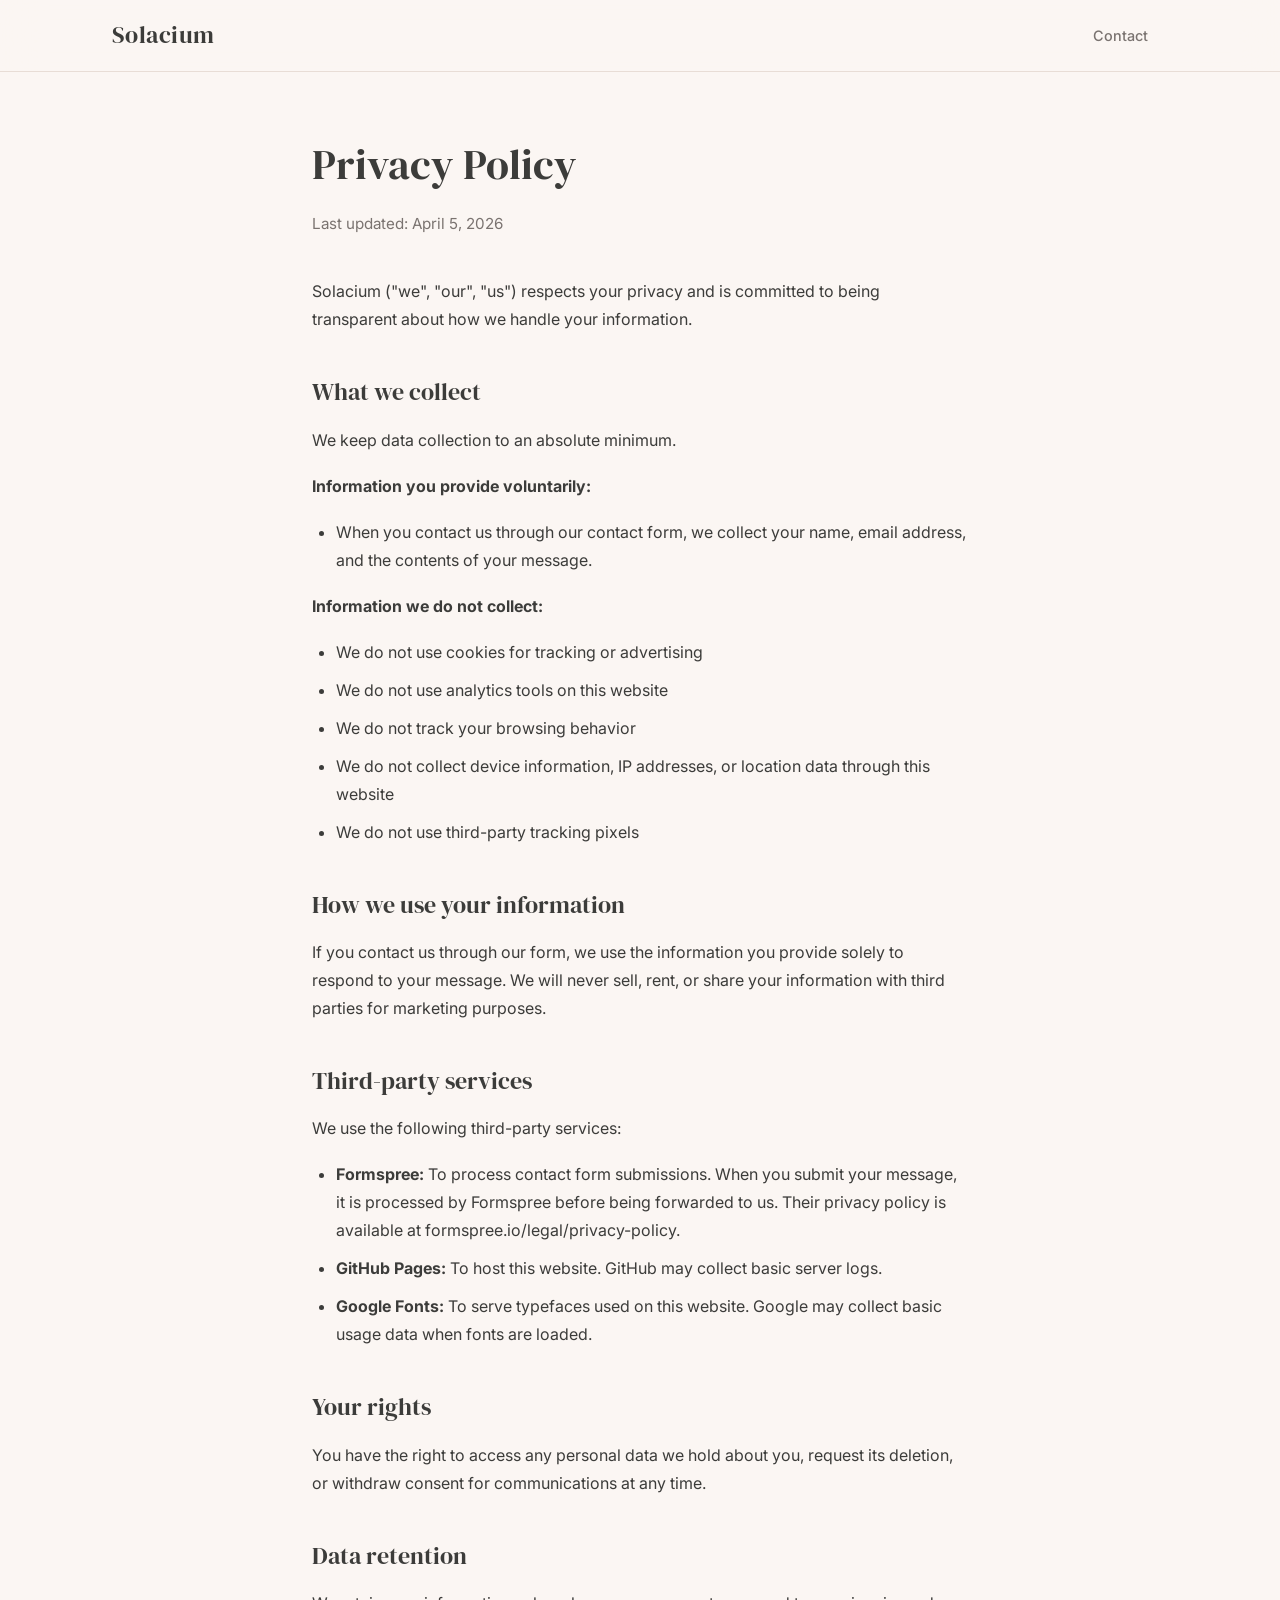
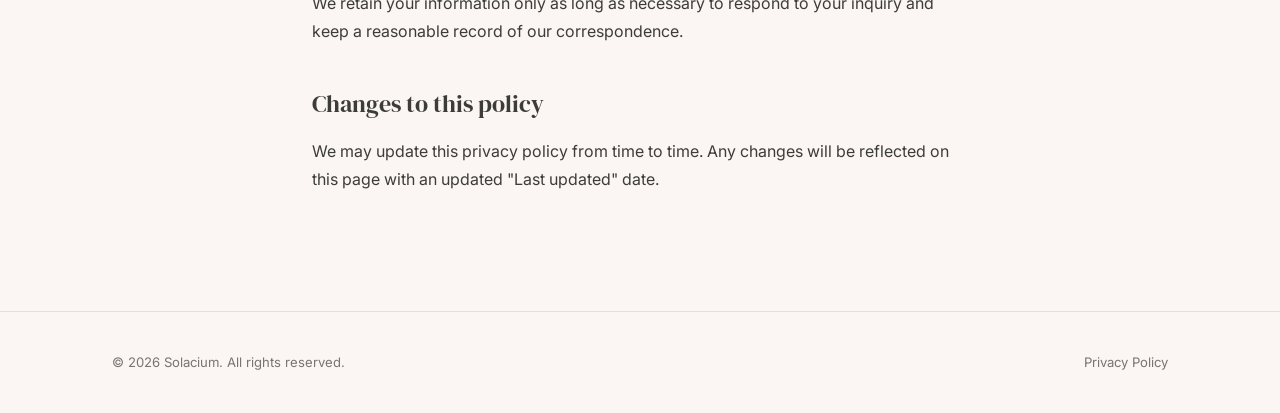
==== privacy.html @ 65225e89 "Initial Solacium website" ====
<!DOCTYPE html>
<html lang="en">
<head>
  <meta charset="UTF-8">
  <meta name="viewport" content="width=device-width, initial-scale=1.0">
  <title>Privacy Policy — Solacium</title>
  <meta name="description" content="Privacy Policy for Solacium">

  <link rel="preconnect" href="https://fonts.googleapis.com">
  <link rel="preconnect" href="https://fonts.gstatic.com" crossorigin>
  <link href="https://fonts.googleapis.com/css2?family=DM+Serif+Display&family=Inter:wght@400;500;600&display=swap" rel="stylesheet">

  <link rel="icon" type="image/png" href="/favicon.png">
  <link rel="apple-touch-icon" href="/favicon.png">
  <link rel="stylesheet" href="css/style.css">
  <style>
    .privacy-wrapper {
      padding-top: calc(var(--header-height) + 60px);
      padding-bottom: 100px;
    }
    .privacy-inner {
      max-width: 720px;
      margin: 0 auto;
      padding: 0 32px;
    }
    .privacy-inner h1 {
      font-family: var(--font-heading);
      font-size: 2.6rem;
      font-weight: 400;
      margin-bottom: 12px;
    }
    .privacy-inner .subtitle {
      font-size: 0.95rem;
      color: var(--color-text-light);
      margin-bottom: 40px;
    }
    .privacy-inner h2 {
      font-family: var(--font-heading);
      font-size: 1.5rem;
      font-weight: 400;
      margin-top: 40px;
      margin-bottom: 14px;
    }
    .privacy-inner p {
      font-size: 1rem;
      line-height: 1.75;
      margin-bottom: 18px;
    }
    .privacy-inner ul {
      padding-left: 24px;
      margin-bottom: 18px;
    }
    .privacy-inner li {
      font-size: 1rem;
      line-height: 1.75;
      margin-bottom: 10px;
    }
  </style>
</head>
<body>

  <header class="header" id="header">
    <div class="header-inner">
      <a href="/" class="logo">Solacium</a>
      <nav class="nav">
        <a href="/#contact" class="nav-link">Contact</a>
      </nav>
    </div>
  </header>

  <div class="privacy-wrapper">
    <div class="privacy-inner">
      <h1>Privacy Policy</h1>
      <p class="subtitle">Last updated: April 5, 2026</p>

      <p>Solacium ("we", "our", "us") respects your privacy and is committed to being transparent about how we handle your information.</p>

      <h2>What we collect</h2>
      <p>We keep data collection to an absolute minimum.</p>

      <p><strong>Information you provide voluntarily:</strong></p>
      <ul>
        <li>When you contact us through our contact form, we collect your name, email address, and the contents of your message.</li>
      </ul>

      <p><strong>Information we do not collect:</strong></p>
      <ul>
        <li>We do not use cookies for tracking or advertising</li>
        <li>We do not use analytics tools on this website</li>
        <li>We do not track your browsing behavior</li>
        <li>We do not collect device information, IP addresses, or location data through this website</li>
        <li>We do not use third-party tracking pixels</li>
      </ul>

      <h2>How we use your information</h2>
      <p>If you contact us through our form, we use the information you provide solely to respond to your message. We will never sell, rent, or share your information with third parties for marketing purposes.</p>

      <h2>Third-party services</h2>
      <p>We use the following third-party services:</p>
      <ul>
        <li><strong>Formspree:</strong> To process contact form submissions. When you submit your message, it is processed by Formspree before being forwarded to us. Their privacy policy is available at formspree.io/legal/privacy-policy.</li>
        <li><strong>GitHub Pages:</strong> To host this website. GitHub may collect basic server logs.</li>
        <li><strong>Google Fonts:</strong> To serve typefaces used on this website. Google may collect basic usage data when fonts are loaded.</li>
      </ul>

      <h2>Your rights</h2>
      <p>You have the right to access any personal data we hold about you, request its deletion, or withdraw consent for communications at any time.</p>

      <h2>Data retention</h2>
      <p>We retain your information only as long as necessary to respond to your inquiry and keep a reasonable record of our correspondence.</p>

      <h2>Changes to this policy</h2>
      <p>We may update this privacy policy from time to time. Any changes will be reflected on this page with an updated "Last updated" date.</p>
    </div>
  </div>

  <footer class="footer">
    <div class="footer-inner">
      <div class="footer-left">&copy; 2026 Solacium. All rights reserved.</div>
      <div class="footer-links">
        <a href="/privacy.html">Privacy Policy</a>
      </div>
    </div>
  </footer>

  <script>
    const header = document.getElementById('header');
    window.addEventListener('scroll', () => {
      header.classList.toggle('scrolled', window.scrollY > 10);
    });
  </script>

</body>
</html>
---- css/style.css ----
/* ─── Reset & Base ─── */
*, *::before, *::after {
  margin: 0;
  padding: 0;
  box-sizing: border-box;
}

:root {
  --color-bg: #FBF6F3;
  --color-bg-warm: #F2E8E2;
  --color-text: #3C3C3A;
  --color-text-light: #7A7370;
  --color-accent: #C4968A;
  --color-accent-soft: #E8CCC4;
  --color-white: #FFFFFF;
  --color-card-bg: #FFFFFF;
  --color-border: #E8DDD6;
  --font-heading: 'DM Serif Display', Georgia, serif;
  --font-body: 'Inter', -apple-system, BlinkMacSystemFont, sans-serif;
  --max-width: 1120px;
  --header-height: 72px;
}

html {
  scroll-behavior: smooth;
  font-size: 16px;
}

body {
  font-family: var(--font-body);
  color: var(--color-text);
  background-color: var(--color-bg);
  line-height: 1.6;
  -webkit-font-smoothing: antialiased;
}

a {
  text-decoration: none;
  color: inherit;
}

/* ─── Header ─── */
.header {
  position: fixed;
  top: 0;
  left: 0;
  right: 0;
  height: var(--header-height);
  background: rgba(251, 246, 243, 0.85);
  backdrop-filter: blur(20px);
  -webkit-backdrop-filter: blur(20px);
  z-index: 100;
  border-bottom: 1px solid var(--color-border);
  transition: box-shadow 0.3s ease;
}

.header.scrolled {
  box-shadow: 0 2px 20px rgba(0, 0, 0, 0.06);
}

.header-inner {
  max-width: var(--max-width);
  margin: 0 auto;
  padding: 0 32px;
  height: 100%;
  display: flex;
  align-items: center;
  justify-content: space-between;
}

.logo {
  font-family: var(--font-heading);
  font-size: 1.5rem;
  color: var(--color-text);
  letter-spacing: 0.02em;
}

.nav {
  display: flex;
  gap: 8px;
}

.nav-link {
  font-size: 0.9rem;
  font-weight: 500;
  color: var(--color-text-light);
  padding: 8px 20px;
  border-radius: 100px;
  transition: all 0.2s ease;
}

.nav-link:hover {
  color: var(--color-text);
  background: var(--color-bg-warm);
}

/* ─── Hero ─── */
.hero {
  padding-top: calc(var(--header-height) + 120px);
  padding-bottom: 100px;
  text-align: center;
}

.hero-inner {
  max-width: 800px;
  margin: 0 auto;
  padding: 0 32px;
}

.hero-badge {
  display: inline-block;
  font-size: 0.8rem;
  font-weight: 500;
  color: var(--color-accent);
  background: var(--color-accent-soft);
  padding: 6px 16px;
  border-radius: 100px;
  margin-bottom: 28px;
  letter-spacing: 0.04em;
  text-transform: uppercase;
}

.hero h1 {
  font-family: var(--font-heading);
  font-size: 3.6rem;
  font-weight: 400;
  line-height: 1.15;
  color: var(--color-text);
  margin-bottom: 28px;
  letter-spacing: -0.01em;
}

.hero p {
  font-size: 1.2rem;
  color: var(--color-text-light);
  max-width: 620px;
  margin: 0 auto;
  line-height: 1.7;
}

/* ─── Section ─── */
.section {
  padding: 80px 0;
}

.section-inner {
  max-width: 720px;
  margin: 0 auto;
  padding: 0 32px;
}

.section-label {
  font-size: 0.8rem;
  font-weight: 600;
  color: var(--color-accent);
  text-transform: uppercase;
  letter-spacing: 0.1em;
  text-align: center;
  margin-bottom: 12px;
}

.section-title {
  font-family: var(--font-heading);
  font-size: 2.4rem;
  font-weight: 400;
  text-align: center;
  margin-bottom: 40px;
  color: var(--color-text);
}

.section p {
  font-size: 1.05rem;
  color: var(--color-text);
  line-height: 1.8;
  text-align: center;
  margin-bottom: 20px;
}

/* ─── Contact ─── */
.contact {
  padding: 80px 0 120px;
  background: var(--color-bg-warm);
  text-align: center;
}

.contact-inner {
  max-width: 560px;
  margin: 0 auto;
  padding: 0 32px;
}

.contact h2 {
  font-family: var(--font-heading);
  font-size: 2.4rem;
  font-weight: 400;
  margin-bottom: 16px;
  color: var(--color-text);
}

.contact p {
  font-size: 1.05rem;
  color: var(--color-text-light);
  margin-bottom: 36px;
  line-height: 1.7;
}

.contact-form {
  display: flex;
  flex-direction: column;
  gap: 14px;
}

.contact-form input,
.contact-form textarea {
  padding: 14px 20px;
  border-radius: 12px;
  border: 1px solid var(--color-border);
  background: var(--color-white);
  font-family: var(--font-body);
  font-size: 0.95rem;
  color: var(--color-text);
  outline: none;
  transition: border-color 0.2s;
  width: 100%;
}

.contact-form input:focus,
.contact-form textarea:focus {
  border-color: var(--color-accent);
}

.contact-form textarea {
  min-height: 140px;
  resize: vertical;
  font-family: var(--font-body);
}

.contact-form input::placeholder,
.contact-form textarea::placeholder {
  color: var(--color-text-light);
}

.contact-form button {
  padding: 16px 32px;
  border-radius: 12px;
  border: none;
  background: var(--color-text);
  color: var(--color-white);
  font-family: var(--font-body);
  font-size: 0.95rem;
  font-weight: 500;
  cursor: pointer;
  transition: all 0.25s ease;
  margin-top: 8px;
}

.contact-form button:hover:not(:disabled) {
  background: #2a2a28;
  transform: translateY(-1px);
}

.contact-form button:disabled {
  cursor: default;
  background: var(--color-accent);
}

/* ─── Footer ─── */
.footer {
  padding: 40px 0;
  border-top: 1px solid var(--color-border);
  background: var(--color-bg);
}

.footer-inner {
  max-width: var(--max-width);
  margin: 0 auto;
  padding: 0 32px;
  display: flex;
  justify-content: space-between;
  align-items: center;
}

.footer-left {
  font-size: 0.82rem;
  color: var(--color-text-light);
}

.footer-links {
  display: flex;
  gap: 24px;
}

.footer-links a {
  font-size: 0.82rem;
  color: var(--color-text-light);
  transition: color 0.2s;
}

.footer-links a:hover {
  color: var(--color-text);
}

/* ─── Scroll Fade-in ─── */
.fade-in {
  opacity: 0;
  transform: translateY(24px);
  transition: opacity 0.7s ease, transform 0.7s ease;
}

.fade-in.visible {
  opacity: 1;
  transform: translateY(0);
}

.fade-in-load {
  opacity: 0;
  transform: translateY(24px);
  animation: fadeInUp 0.7s ease forwards;
}

@keyframes fadeInUp {
  to {
    opacity: 1;
    transform: translateY(0);
  }
}

.fade-in-load.delay-1 { animation-delay: 0.1s; }
.fade-in-load.delay-2 { animation-delay: 0.2s; }
.fade-in-load.delay-3 { animation-delay: 0.3s; }

/* ─── Responsive ─── */
@media (max-width: 768px) {
  .hero {
    padding-top: calc(var(--header-height) + 60px);
    padding-bottom: 60px;
  }

  .hero h1 {
    font-size: 2.4rem;
  }

  .hero p {
    font-size: 1rem;
  }

  .section-title,
  .contact h2 {
    font-size: 1.9rem;
  }

  .footer-inner {
    flex-direction: column;
    gap: 16px;
    text-align: center;
  }

  .section-inner,
  .contact-inner,
  .hero-inner,
  .header-inner {
    padding: 0 20px;
  }
}
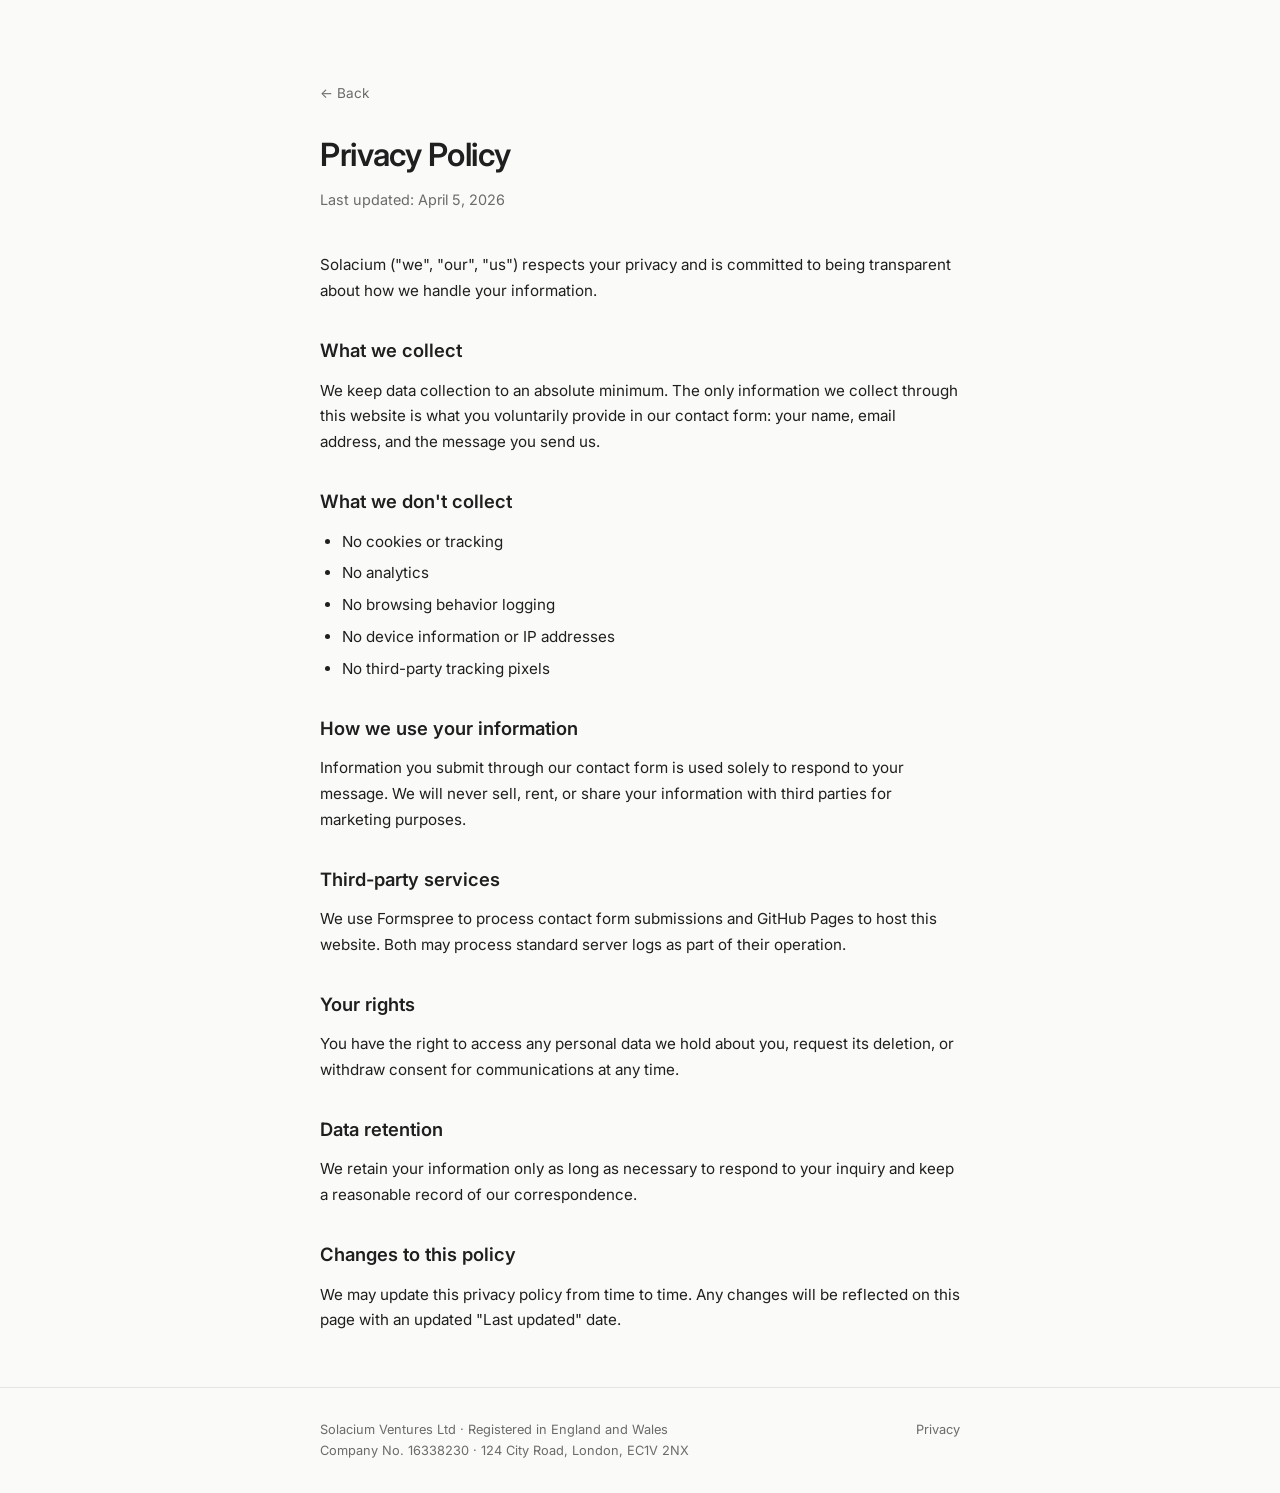
==== commit 401de421: "Minimal neutral redesign" ====
--- a/privacy.html
+++ b/privacy.html
@@ -3,105 +3,46 @@
 <head>
   <meta charset="UTF-8">
   <meta name="viewport" content="width=device-width, initial-scale=1.0">
-  <title>Privacy Policy — Solacium</title>
-  <meta name="description" content="Privacy Policy for Solacium">
+  <title>Privacy — Solacium</title>
+  <meta name="description" content="Privacy policy for Solacium.">
+  <meta name="robots" content="noindex, nofollow, noarchive, nosnippet, noimageindex">
+  <meta name="googlebot" content="noindex, nofollow">
 
   <link rel="preconnect" href="https://fonts.googleapis.com">
   <link rel="preconnect" href="https://fonts.gstatic.com" crossorigin>
-  <link href="https://fonts.googleapis.com/css2?family=DM+Serif+Display&family=Inter:wght@400;500;600&display=swap" rel="stylesheet">
+  <link href="https://fonts.googleapis.com/css2?family=Inter:wght@400;500;600&display=swap" rel="stylesheet">
 
   <link rel="icon" type="image/png" href="/favicon.png">
   <link rel="apple-touch-icon" href="/favicon.png">
   <link rel="stylesheet" href="css/style.css">
-  <style>
-    .privacy-wrapper {
-      padding-top: calc(var(--header-height) + 60px);
-      padding-bottom: 100px;
-    }
-    .privacy-inner {
-      max-width: 720px;
-      margin: 0 auto;
-      padding: 0 32px;
-    }
-    .privacy-inner h1 {
-      font-family: var(--font-heading);
-      font-size: 2.6rem;
-      font-weight: 400;
-      margin-bottom: 12px;
-    }
-    .privacy-inner .subtitle {
-      font-size: 0.95rem;
-      color: var(--color-text-light);
-      margin-bottom: 40px;
-    }
-    .privacy-inner h2 {
-      font-family: var(--font-heading);
-      font-size: 1.5rem;
-      font-weight: 400;
-      margin-top: 40px;
-      margin-bottom: 14px;
-    }
-    .privacy-inner p {
-      font-size: 1rem;
-      line-height: 1.75;
-      margin-bottom: 18px;
-    }
-    .privacy-inner ul {
-      padding-left: 24px;
-      margin-bottom: 18px;
-    }
-    .privacy-inner li {
-      font-size: 1rem;
-      line-height: 1.75;
-      margin-bottom: 10px;
-    }
-  </style>
 </head>
-<body>
+<body class="privacy">
 
-  <header class="header" id="header">
-    <div class="header-inner">
-      <a href="/" class="logo">Solacium</a>
-      <nav class="nav">
-        <a href="/#contact" class="nav-link">Contact</a>
-      </nav>
-    </div>
-  </header>
-
-  <div class="privacy-wrapper">
-    <div class="privacy-inner">
+  <main>
+    <div class="container">
+      <a href="/" class="back-link">&larr; Back</a>
       <h1>Privacy Policy</h1>
       <p class="subtitle">Last updated: April 5, 2026</p>
 
       <p>Solacium ("we", "our", "us") respects your privacy and is committed to being transparent about how we handle your information.</p>
 
       <h2>What we collect</h2>
-      <p>We keep data collection to an absolute minimum.</p>
+      <p>We keep data collection to an absolute minimum. The only information we collect through this website is what you voluntarily provide in our contact form: your name, email address, and the message you send us.</p>
 
-      <p><strong>Information you provide voluntarily:</strong></p>
+      <h2>What we don't collect</h2>
       <ul>
-        <li>When you contact us through our contact form, we collect your name, email address, and the contents of your message.</li>
-      </ul>
-
-      <p><strong>Information we do not collect:</strong></p>
-      <ul>
-        <li>We do not use cookies for tracking or advertising</li>
-        <li>We do not use analytics tools on this website</li>
-        <li>We do not track your browsing behavior</li>
-        <li>We do not collect device information, IP addresses, or location data through this website</li>
-        <li>We do not use third-party tracking pixels</li>
+        <li>No cookies or tracking</li>
+        <li>No analytics</li>
+        <li>No browsing behavior logging</li>
+        <li>No device information or IP addresses</li>
+        <li>No third-party tracking pixels</li>
       </ul>
 
       <h2>How we use your information</h2>
-      <p>If you contact us through our form, we use the information you provide solely to respond to your message. We will never sell, rent, or share your information with third parties for marketing purposes.</p>
+      <p>Information you submit through our contact form is used solely to respond to your message. We will never sell, rent, or share your information with third parties for marketing purposes.</p>
 
       <h2>Third-party services</h2>
-      <p>We use the following third-party services:</p>
-      <ul>
-        <li><strong>Formspree:</strong> To process contact form submissions. When you submit your message, it is processed by Formspree before being forwarded to us. Their privacy policy is available at formspree.io/legal/privacy-policy.</li>
-        <li><strong>GitHub Pages:</strong> To host this website. GitHub may collect basic server logs.</li>
-        <li><strong>Google Fonts:</strong> To serve typefaces used on this website. Google may collect basic usage data when fonts are loaded.</li>
-      </ul>
+      <p>We use Formspree to process contact form submissions and GitHub Pages to host this website. Both may process standard server logs as part of their operation.</p>
 
       <h2>Your rights</h2>
       <p>You have the right to access any personal data we hold about you, request its deletion, or withdraw consent for communications at any time.</p>
@@ -112,23 +53,19 @@
       <h2>Changes to this policy</h2>
       <p>We may update this privacy policy from time to time. Any changes will be reflected on this page with an updated "Last updated" date.</p>
     </div>
-  </div>
+  </main>
 
   <footer class="footer">
     <div class="footer-inner">
-      <div class="footer-left">&copy; 2026 Solacium. All rights reserved.</div>
+      <div class="footer-info">
+        Solacium Ventures Ltd &middot; Registered in England and Wales<br>
+        Company No. 16338230 &middot; 124 City Road, London, EC1V 2NX
+      </div>
       <div class="footer-links">
-        <a href="/privacy.html">Privacy Policy</a>
+        <a href="/privacy.html">Privacy</a>
       </div>
     </div>
   </footer>
 
-  <script>
-    const header = document.getElementById('header');
-    window.addEventListener('scroll', () => {
-      header.classList.toggle('scrolled', window.scrollY > 10);
-    });
-  </script>
-
 </body>
 </html>
--- a/css/style.css
+++ b/css/style.css
@@ -6,23 +6,17 @@
 }
 
 :root {
-  --color-bg: #FBF6F3;
-  --color-bg-warm: #F2E8E2;
-  --color-text: #3C3C3A;
-  --color-text-light: #7A7370;
-  --color-accent: #C4968A;
-  --color-accent-soft: #E8CCC4;
-  --color-white: #FFFFFF;
-  --color-card-bg: #FFFFFF;
-  --color-border: #E8DDD6;
-  --font-heading: 'DM Serif Display', Georgia, serif;
+  --color-bg: #FAFAF9;
+  --color-surface: #FFFFFF;
+  --color-text: #1F1F1F;
+  --color-text-light: #6B6B6B;
+  --color-border: #E5E5E4;
+  --color-accent: #1F1F1F;
   --font-body: 'Inter', -apple-system, BlinkMacSystemFont, sans-serif;
-  --max-width: 1120px;
-  --header-height: 72px;
+  --max-width: 640px;
 }
 
 html {
-  scroll-behavior: smooth;
   font-size: 16px;
 }
 
@@ -32,333 +26,229 @@
   background-color: var(--color-bg);
   line-height: 1.6;
   -webkit-font-smoothing: antialiased;
+  min-height: 100vh;
+  display: flex;
+  flex-direction: column;
 }
 
 a {
+  color: var(--color-text);
   text-decoration: none;
-  color: inherit;
-}
-
-/* ─── Header ─── */
-.header {
-  position: fixed;
-  top: 0;
-  left: 0;
-  right: 0;
-  height: var(--header-height);
-  background: rgba(251, 246, 243, 0.85);
-  backdrop-filter: blur(20px);
-  -webkit-backdrop-filter: blur(20px);
-  z-index: 100;
-  border-bottom: 1px solid var(--color-border);
-  transition: box-shadow 0.3s ease;
-}
-
-.header.scrolled {
-  box-shadow: 0 2px 20px rgba(0, 0, 0, 0.06);
-}
-
-.header-inner {
+}
+
+a:hover {
+  text-decoration: underline;
+}
+
+/* ─── Main ─── */
+main {
+  flex: 1;
+  display: flex;
+  align-items: center;
+  justify-content: center;
+  padding: 80px 24px 40px;
+}
+
+.container {
   max-width: var(--max-width);
-  margin: 0 auto;
-  padding: 0 32px;
-  height: 100%;
-  display: flex;
-  align-items: center;
-  justify-content: space-between;
+  width: 100%;
+}
+
+/* ─── Hero ─── */
+.hero {
+  margin-bottom: 64px;
 }
 
 .logo {
-  font-family: var(--font-heading);
-  font-size: 1.5rem;
-  color: var(--color-text);
-  letter-spacing: 0.02em;
-}
-
-.nav {
-  display: flex;
-  gap: 8px;
-}
-
-.nav-link {
+  font-size: 1.4rem;
+  font-weight: 600;
+  letter-spacing: -0.01em;
+  margin-bottom: 40px;
+  color: var(--color-text);
+}
+
+.tagline {
+  font-size: 1.15rem;
+  line-height: 1.65;
+  color: var(--color-text);
+  max-width: 560px;
+}
+
+/* ─── Contact ─── */
+.contact-section {
+  margin-top: 48px;
+}
+
+.contact-label {
+  font-size: 0.78rem;
+  font-weight: 600;
+  color: var(--color-text-light);
+  text-transform: uppercase;
+  letter-spacing: 0.1em;
+  margin-bottom: 16px;
+}
+
+.contact-form {
+  display: flex;
+  flex-direction: column;
+  gap: 12px;
+  max-width: 520px;
+}
+
+.contact-form input,
+.contact-form textarea {
+  padding: 12px 16px;
+  border-radius: 6px;
+  border: 1px solid var(--color-border);
+  background: var(--color-surface);
+  font-family: var(--font-body);
+  font-size: 0.95rem;
+  color: var(--color-text);
+  outline: none;
+  transition: border-color 0.15s;
+  width: 100%;
+}
+
+.contact-form input:focus,
+.contact-form textarea:focus {
+  border-color: var(--color-text);
+}
+
+.contact-form textarea {
+  min-height: 120px;
+  resize: vertical;
+  font-family: var(--font-body);
+}
+
+.contact-form input::placeholder,
+.contact-form textarea::placeholder {
+  color: var(--color-text-light);
+}
+
+.contact-form button {
+  padding: 12px 24px;
+  border-radius: 6px;
+  border: none;
+  background: var(--color-text);
+  color: var(--color-surface);
+  font-family: var(--font-body);
   font-size: 0.9rem;
   font-weight: 500;
-  color: var(--color-text-light);
-  padding: 8px 20px;
-  border-radius: 100px;
-  transition: all 0.2s ease;
-}
-
-.nav-link:hover {
-  color: var(--color-text);
-  background: var(--color-bg-warm);
-}
-
-/* ─── Hero ─── */
-.hero {
-  padding-top: calc(var(--header-height) + 120px);
-  padding-bottom: 100px;
-  text-align: center;
-}
-
-.hero-inner {
-  max-width: 800px;
-  margin: 0 auto;
-  padding: 0 32px;
-}
-
-.hero-badge {
-  display: inline-block;
-  font-size: 0.8rem;
-  font-weight: 500;
-  color: var(--color-accent);
-  background: var(--color-accent-soft);
-  padding: 6px 16px;
-  border-radius: 100px;
-  margin-bottom: 28px;
-  letter-spacing: 0.04em;
-  text-transform: uppercase;
-}
-
-.hero h1 {
-  font-family: var(--font-heading);
-  font-size: 3.6rem;
-  font-weight: 400;
-  line-height: 1.15;
-  color: var(--color-text);
-  margin-bottom: 28px;
-  letter-spacing: -0.01em;
-}
-
-.hero p {
-  font-size: 1.2rem;
-  color: var(--color-text-light);
-  max-width: 620px;
-  margin: 0 auto;
-  line-height: 1.7;
-}
-
-/* ─── Section ─── */
-.section {
-  padding: 80px 0;
-}
-
-.section-inner {
-  max-width: 720px;
-  margin: 0 auto;
-  padding: 0 32px;
-}
-
-.section-label {
-  font-size: 0.8rem;
-  font-weight: 600;
-  color: var(--color-accent);
-  text-transform: uppercase;
-  letter-spacing: 0.1em;
-  text-align: center;
-  margin-bottom: 12px;
-}
-
-.section-title {
-  font-family: var(--font-heading);
-  font-size: 2.4rem;
-  font-weight: 400;
-  text-align: center;
-  margin-bottom: 40px;
-  color: var(--color-text);
-}
-
-.section p {
-  font-size: 1.05rem;
-  color: var(--color-text);
-  line-height: 1.8;
-  text-align: center;
-  margin-bottom: 20px;
-}
-
-/* ─── Contact ─── */
-.contact {
-  padding: 80px 0 120px;
-  background: var(--color-bg-warm);
-  text-align: center;
-}
-
-.contact-inner {
-  max-width: 560px;
-  margin: 0 auto;
-  padding: 0 32px;
-}
-
-.contact h2 {
-  font-family: var(--font-heading);
-  font-size: 2.4rem;
-  font-weight: 400;
-  margin-bottom: 16px;
-  color: var(--color-text);
-}
-
-.contact p {
-  font-size: 1.05rem;
-  color: var(--color-text-light);
-  margin-bottom: 36px;
-  line-height: 1.7;
-}
-
-.contact-form {
-  display: flex;
-  flex-direction: column;
-  gap: 14px;
-}
-
-.contact-form input,
-.contact-form textarea {
-  padding: 14px 20px;
-  border-radius: 12px;
-  border: 1px solid var(--color-border);
-  background: var(--color-white);
-  font-family: var(--font-body);
-  font-size: 0.95rem;
-  color: var(--color-text);
-  outline: none;
-  transition: border-color 0.2s;
-  width: 100%;
-}
-
-.contact-form input:focus,
-.contact-form textarea:focus {
-  border-color: var(--color-accent);
-}
-
-.contact-form textarea {
-  min-height: 140px;
-  resize: vertical;
-  font-family: var(--font-body);
-}
-
-.contact-form input::placeholder,
-.contact-form textarea::placeholder {
-  color: var(--color-text-light);
-}
-
-.contact-form button {
-  padding: 16px 32px;
-  border-radius: 12px;
-  border: none;
-  background: var(--color-text);
-  color: var(--color-white);
-  font-family: var(--font-body);
-  font-size: 0.95rem;
-  font-weight: 500;
   cursor: pointer;
-  transition: all 0.25s ease;
-  margin-top: 8px;
+  transition: background 0.15s;
+  align-self: flex-start;
+  margin-top: 4px;
 }
 
 .contact-form button:hover:not(:disabled) {
-  background: #2a2a28;
-  transform: translateY(-1px);
+  background: #000;
 }
 
 .contact-form button:disabled {
+  background: var(--color-text-light);
   cursor: default;
-  background: var(--color-accent);
 }
 
 /* ─── Footer ─── */
 .footer {
-  padding: 40px 0;
+  padding: 32px 24px;
   border-top: 1px solid var(--color-border);
-  background: var(--color-bg);
+  font-size: 0.8rem;
+  color: var(--color-text-light);
 }
 
 .footer-inner {
   max-width: var(--max-width);
   margin: 0 auto;
-  padding: 0 32px;
-  display: flex;
+  display: flex;
+  flex-wrap: wrap;
   justify-content: space-between;
-  align-items: center;
-}
-
-.footer-left {
-  font-size: 0.82rem;
-  color: var(--color-text-light);
-}
-
-.footer-links {
-  display: flex;
-  gap: 24px;
+  gap: 12px;
+}
+
+.footer-info {
+  line-height: 1.6;
 }
 
 .footer-links a {
-  font-size: 0.82rem;
-  color: var(--color-text-light);
-  transition: color 0.2s;
+  color: var(--color-text-light);
+  margin-left: 16px;
 }
 
 .footer-links a:hover {
   color: var(--color-text);
-}
-
-/* ─── Scroll Fade-in ─── */
-.fade-in {
-  opacity: 0;
-  transform: translateY(24px);
-  transition: opacity 0.7s ease, transform 0.7s ease;
-}
-
-.fade-in.visible {
-  opacity: 1;
-  transform: translateY(0);
-}
-
-.fade-in-load {
-  opacity: 0;
-  transform: translateY(24px);
-  animation: fadeInUp 0.7s ease forwards;
-}
-
-@keyframes fadeInUp {
-  to {
-    opacity: 1;
-    transform: translateY(0);
-  }
-}
-
-.fade-in-load.delay-1 { animation-delay: 0.1s; }
-.fade-in-load.delay-2 { animation-delay: 0.2s; }
-.fade-in-load.delay-3 { animation-delay: 0.3s; }
+  text-decoration: none;
+}
+
+/* ─── Privacy page ─── */
+.privacy main {
+  align-items: flex-start;
+}
+
+.privacy h1 {
+  font-size: 2rem;
+  font-weight: 600;
+  margin-bottom: 8px;
+  letter-spacing: -0.01em;
+}
+
+.privacy .subtitle {
+  font-size: 0.9rem;
+  color: var(--color-text-light);
+  margin-bottom: 40px;
+}
+
+.privacy h2 {
+  font-size: 1.15rem;
+  font-weight: 600;
+  margin-top: 32px;
+  margin-bottom: 12px;
+}
+
+.privacy p {
+  font-size: 0.95rem;
+  line-height: 1.7;
+  margin-bottom: 14px;
+}
+
+.privacy ul {
+  padding-left: 22px;
+  margin-bottom: 14px;
+}
+
+.privacy li {
+  font-size: 0.95rem;
+  line-height: 1.7;
+  margin-bottom: 6px;
+}
+
+.back-link {
+  display: inline-block;
+  font-size: 0.85rem;
+  color: var(--color-text-light);
+  margin-bottom: 24px;
+}
+
+.back-link:hover {
+  color: var(--color-text);
+  text-decoration: none;
+}
 
 /* ─── Responsive ─── */
-@media (max-width: 768px) {
-  .hero {
-    padding-top: calc(var(--header-height) + 60px);
-    padding-bottom: 60px;
-  }
-
-  .hero h1 {
-    font-size: 2.4rem;
-  }
-
-  .hero p {
-    font-size: 1rem;
-  }
-
-  .section-title,
-  .contact h2 {
-    font-size: 1.9rem;
+@media (max-width: 640px) {
+  main {
+    padding: 60px 20px 30px;
+  }
+
+  .tagline {
+    font-size: 1.05rem;
   }
 
   .footer-inner {
     flex-direction: column;
-    gap: 16px;
-    text-align: center;
-  }
-
-  .section-inner,
-  .contact-inner,
-  .hero-inner,
-  .header-inner {
-    padding: 0 20px;
-  }
-}
+  }
+
+  .footer-links a:first-child {
+    margin-left: 0;
+  }
+}
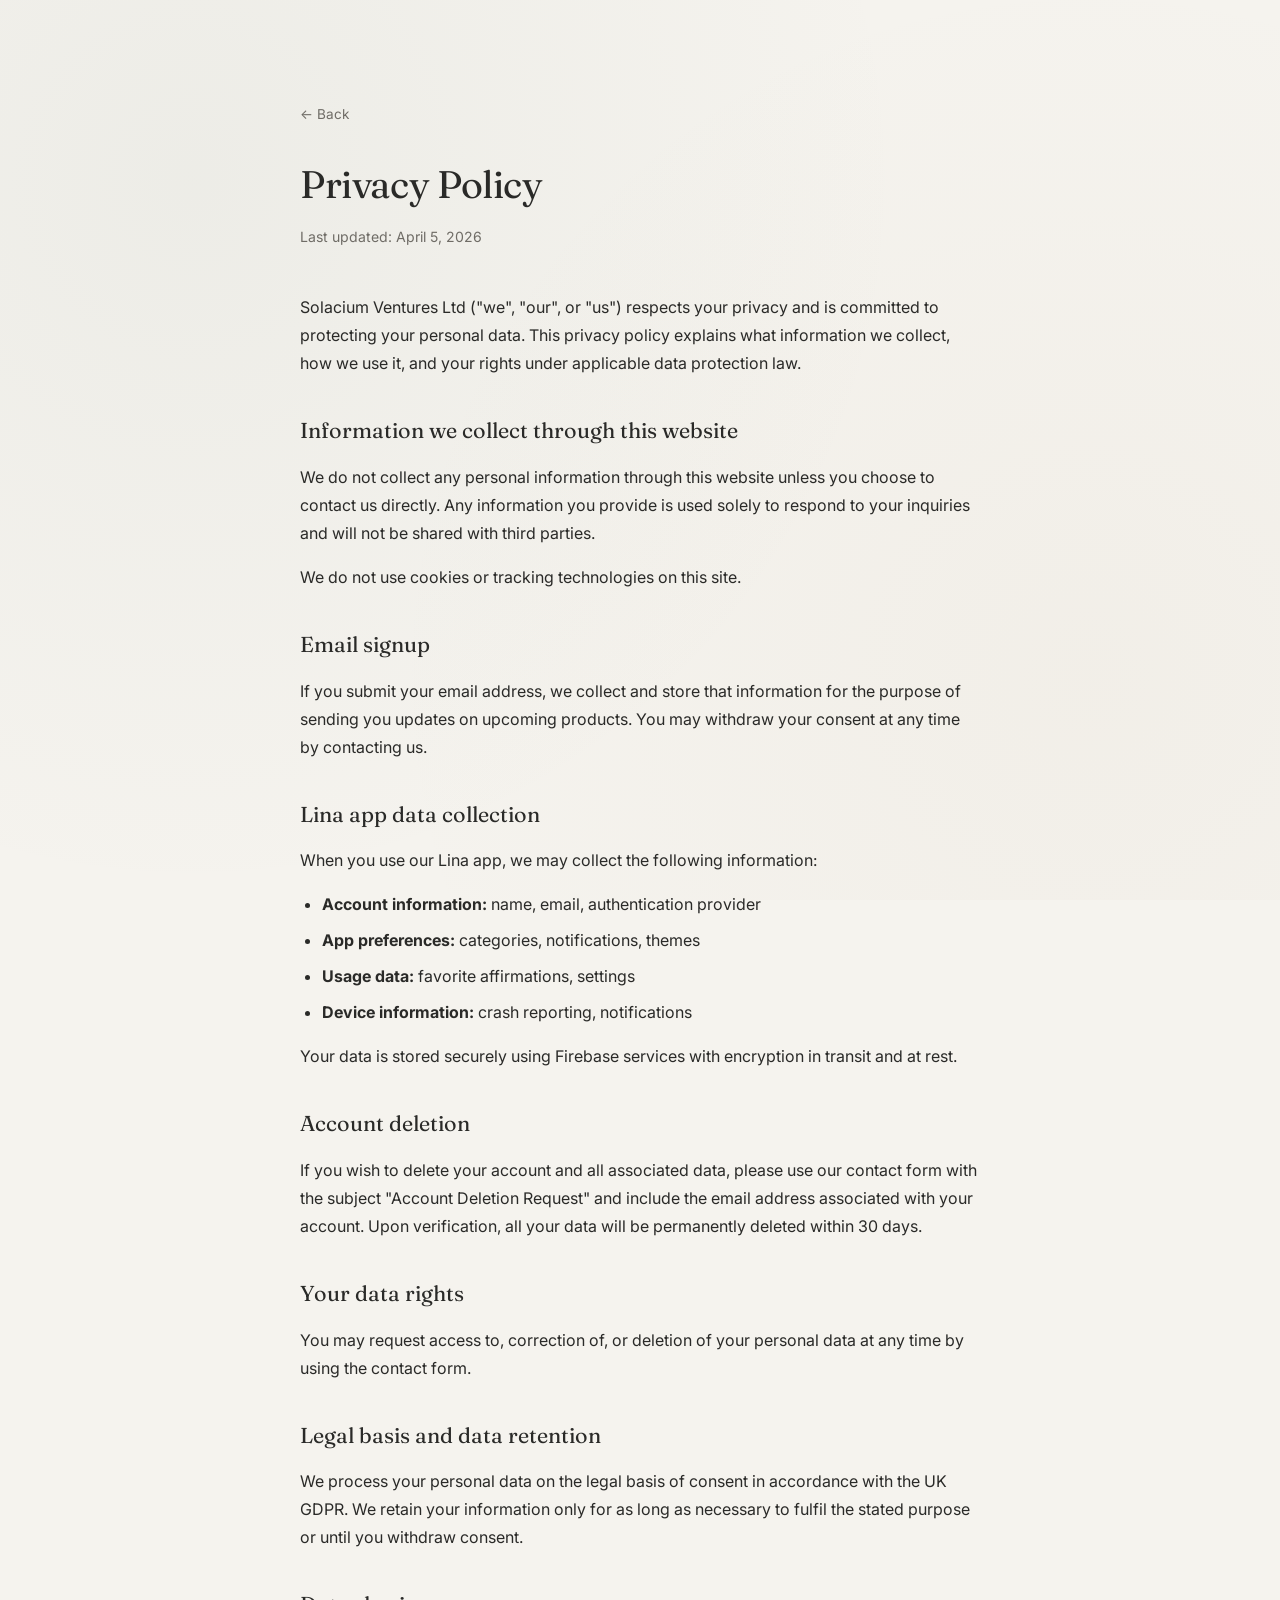
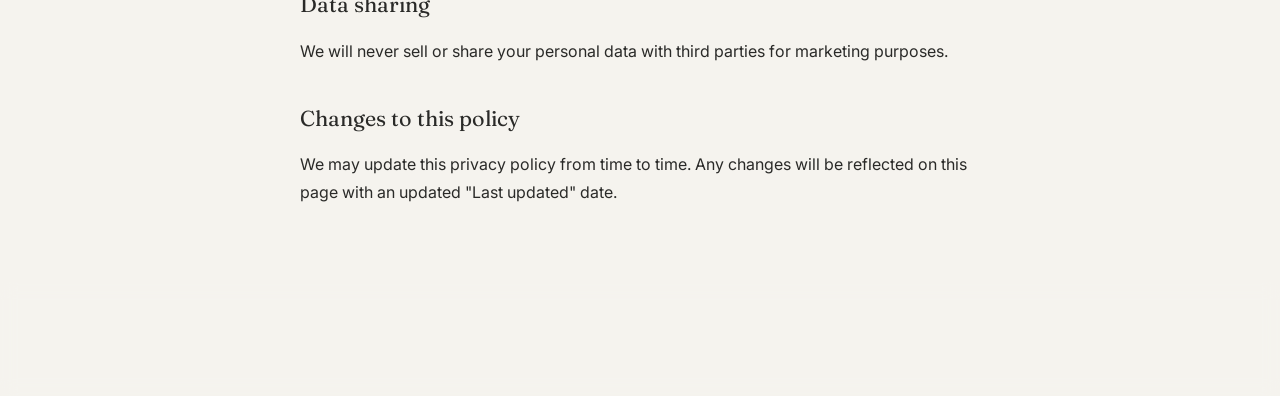
==== commit 15f7ed22: "Warmer beige background, Fraunces serif, real privacy policy, contact anchor, subtler footer" ====
--- a/privacy.html
+++ b/privacy.html
@@ -3,14 +3,14 @@
 <head>
   <meta charset="UTF-8">
   <meta name="viewport" content="width=device-width, initial-scale=1.0">
-  <title>Privacy — Solacium</title>
-  <meta name="description" content="Privacy policy for Solacium.">
+  <title>Privacy Policy — Solacium</title>
+  <meta name="description" content="Privacy policy for Solacium Ventures Ltd.">
   <meta name="robots" content="noindex, nofollow, noarchive, nosnippet, noimageindex">
   <meta name="googlebot" content="noindex, nofollow">
 
   <link rel="preconnect" href="https://fonts.googleapis.com">
   <link rel="preconnect" href="https://fonts.gstatic.com" crossorigin>
-  <link href="https://fonts.googleapis.com/css2?family=Inter:wght@400;500;600&display=swap" rel="stylesheet">
+  <link href="https://fonts.googleapis.com/css2?family=Fraunces:wght@300;400;500&family=Inter:wght@400;500;600&display=swap" rel="stylesheet">
 
   <link rel="icon" type="image/png" href="/favicon.png">
   <link rel="apple-touch-icon" href="/favicon.png">
@@ -24,31 +24,36 @@
       <h1>Privacy Policy</h1>
       <p class="subtitle">Last updated: April 5, 2026</p>
 
-      <p>Solacium ("we", "our", "us") respects your privacy and is committed to being transparent about how we handle your information.</p>
+      <p>Solacium Ventures Ltd ("we", "our", or "us") respects your privacy and is committed to protecting your personal data. This privacy policy explains what information we collect, how we use it, and your rights under applicable data protection law.</p>
 
-      <h2>What we collect</h2>
-      <p>We keep data collection to an absolute minimum. The only information we collect through this website is what you voluntarily provide in our contact form: your name, email address, and the message you send us.</p>
+      <h2>Information we collect through this website</h2>
+      <p>We do not collect any personal information through this website unless you choose to contact us directly. Any information you provide is used solely to respond to your inquiries and will not be shared with third parties.</p>
+      <p>We do not use cookies or tracking technologies on this site.</p>
 
-      <h2>What we don't collect</h2>
+      <h2>Email signup</h2>
+      <p>If you submit your email address, we collect and store that information for the purpose of sending you updates on upcoming products. You may withdraw your consent at any time by contacting us.</p>
+
+      <h2>Lina app data collection</h2>
+      <p>When you use our Lina app, we may collect the following information:</p>
       <ul>
-        <li>No cookies or tracking</li>
-        <li>No analytics</li>
-        <li>No browsing behavior logging</li>
-        <li>No device information or IP addresses</li>
-        <li>No third-party tracking pixels</li>
+        <li><strong>Account information:</strong> name, email, authentication provider</li>
+        <li><strong>App preferences:</strong> categories, notifications, themes</li>
+        <li><strong>Usage data:</strong> favorite affirmations, settings</li>
+        <li><strong>Device information:</strong> crash reporting, notifications</li>
       </ul>
+      <p>Your data is stored securely using Firebase services with encryption in transit and at rest.</p>
 
-      <h2>How we use your information</h2>
-      <p>Information you submit through our contact form is used solely to respond to your message. We will never sell, rent, or share your information with third parties for marketing purposes.</p>
+      <h2>Account deletion</h2>
+      <p>If you wish to delete your account and all associated data, please use our contact form with the subject "Account Deletion Request" and include the email address associated with your account. Upon verification, all your data will be permanently deleted within 30 days.</p>
 
-      <h2>Third-party services</h2>
-      <p>We use Formspree to process contact form submissions and GitHub Pages to host this website. Both may process standard server logs as part of their operation.</p>
+      <h2>Your data rights</h2>
+      <p>You may request access to, correction of, or deletion of your personal data at any time by using the contact form.</p>
 
-      <h2>Your rights</h2>
-      <p>You have the right to access any personal data we hold about you, request its deletion, or withdraw consent for communications at any time.</p>
+      <h2>Legal basis and data retention</h2>
+      <p>We process your personal data on the legal basis of consent in accordance with the UK GDPR. We retain your information only for as long as necessary to fulfil the stated purpose or until you withdraw consent.</p>
 
-      <h2>Data retention</h2>
-      <p>We retain your information only as long as necessary to respond to your inquiry and keep a reasonable record of our correspondence.</p>
+      <h2>Data sharing</h2>
+      <p>We will never sell or share your personal data with third parties for marketing purposes.</p>
 
       <h2>Changes to this policy</h2>
       <p>We may update this privacy policy from time to time. Any changes will be reflected on this page with an updated "Last updated" date.</p>
--- a/css/style.css
+++ b/css/style.css
@@ -6,25 +6,32 @@
 }
 
 :root {
-  --color-bg: #FAFAF9;
+  --color-bg: #F5F3EE;
+  --color-bg-alt: #EEEBE3;
   --color-surface: #FFFFFF;
-  --color-text: #1F1F1F;
-  --color-text-light: #6B6B6B;
-  --color-border: #E5E5E4;
-  --color-accent: #1F1F1F;
+  --color-text: #2A2A28;
+  --color-text-light: #6F6C66;
+  --color-border: #DDD9CF;
+  --color-accent: #6B8174;
+  --font-heading: 'Fraunces', Georgia, serif;
   --font-body: 'Inter', -apple-system, BlinkMacSystemFont, sans-serif;
-  --max-width: 640px;
+  --max-width: 680px;
 }
 
 html {
   font-size: 16px;
+  scroll-behavior: smooth;
 }
 
 body {
   font-family: var(--font-body);
   color: var(--color-text);
   background-color: var(--color-bg);
-  line-height: 1.6;
+  background-image:
+    radial-gradient(circle at 15% 20%, rgba(107, 129, 116, 0.06) 0%, transparent 55%),
+    radial-gradient(circle at 85% 75%, rgba(180, 155, 120, 0.05) 0%, transparent 55%);
+  background-attachment: fixed;
+  line-height: 1.65;
   -webkit-font-smoothing: antialiased;
   min-height: 100vh;
   display: flex;
@@ -34,10 +41,11 @@
 a {
   color: var(--color-text);
   text-decoration: none;
+  transition: color 0.15s;
 }
 
 a:hover {
-  text-decoration: underline;
+  color: var(--color-accent);
 }
 
 /* ─── Main ─── */
@@ -46,7 +54,7 @@
   display: flex;
   align-items: center;
   justify-content: center;
-  padding: 80px 24px 40px;
+  padding: 100px 24px 60px;
 }
 
 .container {
@@ -56,66 +64,71 @@
 
 /* ─── Hero ─── */
 .hero {
-  margin-bottom: 64px;
+  margin-bottom: 72px;
 }
 
 .logo {
-  font-size: 1.4rem;
-  font-weight: 600;
+  font-family: var(--font-heading);
+  font-size: 1.8rem;
+  font-weight: 400;
   letter-spacing: -0.01em;
-  margin-bottom: 40px;
+  margin-bottom: 48px;
   color: var(--color-text);
 }
 
 .tagline {
-  font-size: 1.15rem;
-  line-height: 1.65;
+  font-family: var(--font-heading);
+  font-size: 1.55rem;
+  font-weight: 300;
+  line-height: 1.45;
   color: var(--color-text);
   max-width: 560px;
+  letter-spacing: -0.005em;
 }
 
 /* ─── Contact ─── */
 .contact-section {
-  margin-top: 48px;
+  margin-top: 56px;
 }
 
 .contact-label {
-  font-size: 0.78rem;
+  font-size: 0.72rem;
   font-weight: 600;
-  color: var(--color-text-light);
+  color: var(--color-accent);
   text-transform: uppercase;
-  letter-spacing: 0.1em;
-  margin-bottom: 16px;
+  letter-spacing: 0.14em;
+  margin-bottom: 20px;
 }
 
 .contact-form {
   display: flex;
   flex-direction: column;
-  gap: 12px;
-  max-width: 520px;
+  gap: 14px;
+  max-width: 540px;
 }
 
 .contact-form input,
 .contact-form textarea {
-  padding: 12px 16px;
-  border-radius: 6px;
+  padding: 14px 18px;
+  border-radius: 8px;
   border: 1px solid var(--color-border);
   background: var(--color-surface);
   font-family: var(--font-body);
   font-size: 0.95rem;
   color: var(--color-text);
   outline: none;
-  transition: border-color 0.15s;
+  transition: border-color 0.2s, box-shadow 0.2s;
   width: 100%;
 }
 
 .contact-form input:focus,
 .contact-form textarea:focus {
-  border-color: var(--color-text);
+  border-color: var(--color-accent);
+  box-shadow: 0 0 0 3px rgba(107, 129, 116, 0.1);
 }
 
 .contact-form textarea {
-  min-height: 120px;
+  min-height: 130px;
   resize: vertical;
   font-family: var(--font-body);
 }
@@ -126,8 +139,8 @@
 }
 
 .contact-form button {
-  padding: 12px 24px;
-  border-radius: 6px;
+  padding: 14px 28px;
+  border-radius: 8px;
   border: none;
   background: var(--color-text);
   color: var(--color-surface);
@@ -135,26 +148,38 @@
   font-size: 0.9rem;
   font-weight: 500;
   cursor: pointer;
-  transition: background 0.15s;
+  transition: all 0.2s;
   align-self: flex-start;
-  margin-top: 4px;
+  margin-top: 6px;
+  letter-spacing: 0.01em;
 }
 
 .contact-form button:hover:not(:disabled) {
-  background: #000;
+  background: var(--color-accent);
+  transform: translateY(-1px);
 }
 
 .contact-form button:disabled {
-  background: var(--color-text-light);
+  background: var(--color-accent);
   cursor: default;
 }
 
 /* ─── Footer ─── */
 .footer {
-  padding: 32px 24px;
+  padding: 36px 24px;
   border-top: 1px solid var(--color-border);
-  font-size: 0.8rem;
-  color: var(--color-text-light);
+  font-size: 0.75rem;
+  color: rgba(111, 108, 102, 0.55);
+  background: rgba(245, 243, 238, 0.6);
+  backdrop-filter: blur(8px);
+}
+
+.footer a {
+  color: rgba(111, 108, 102, 0.55);
+}
+
+.footer a:hover {
+  color: var(--color-text);
 }
 
 .footer-inner {
@@ -163,21 +188,20 @@
   display: flex;
   flex-wrap: wrap;
   justify-content: space-between;
-  gap: 12px;
+  gap: 14px;
 }
 
 .footer-info {
-  line-height: 1.6;
+  line-height: 1.7;
 }
 
 .footer-links a {
   color: var(--color-text-light);
-  margin-left: 16px;
-}
-
-.footer-links a:hover {
-  color: var(--color-text);
-  text-decoration: none;
+  margin-left: 18px;
+}
+
+.footer-links a:first-child {
+  margin-left: 0;
 }
 
 /* ─── Privacy page ─── */
@@ -186,62 +210,73 @@
 }
 
 .privacy h1 {
-  font-size: 2rem;
-  font-weight: 600;
+  font-family: var(--font-heading);
+  font-size: 2.4rem;
+  font-weight: 400;
   margin-bottom: 8px;
   letter-spacing: -0.01em;
 }
 
 .privacy .subtitle {
-  font-size: 0.9rem;
-  color: var(--color-text-light);
-  margin-bottom: 40px;
+  font-size: 0.88rem;
+  color: var(--color-text-light);
+  margin-bottom: 44px;
 }
 
 .privacy h2 {
-  font-size: 1.15rem;
-  font-weight: 600;
-  margin-top: 32px;
-  margin-bottom: 12px;
+  font-family: var(--font-heading);
+  font-size: 1.35rem;
+  font-weight: 400;
+  margin-top: 36px;
+  margin-bottom: 14px;
+  color: var(--color-text);
 }
 
 .privacy p {
-  font-size: 0.95rem;
-  line-height: 1.7;
-  margin-bottom: 14px;
+  font-size: 1rem;
+  line-height: 1.75;
+  margin-bottom: 16px;
 }
 
 .privacy ul {
   padding-left: 22px;
-  margin-bottom: 14px;
+  margin-bottom: 16px;
 }
 
 .privacy li {
-  font-size: 0.95rem;
-  line-height: 1.7;
-  margin-bottom: 6px;
+  font-size: 1rem;
+  line-height: 1.75;
+  margin-bottom: 8px;
 }
 
 .back-link {
   display: inline-block;
   font-size: 0.85rem;
   color: var(--color-text-light);
-  margin-bottom: 24px;
+  margin-bottom: 28px;
 }
 
 .back-link:hover {
-  color: var(--color-text);
-  text-decoration: none;
+  color: var(--color-accent);
 }
 
 /* ─── Responsive ─── */
 @media (max-width: 640px) {
   main {
-    padding: 60px 20px 30px;
+    padding: 60px 22px 40px;
   }
 
   .tagline {
-    font-size: 1.05rem;
+    font-size: 1.3rem;
+  }
+
+  .logo {
+    font-size: 1.5rem;
+    margin-bottom: 36px;
+  }
+
+  .hero {
+    margin-bottom: 56px;
   }
 
   .footer-inner {
@@ -251,4 +286,8 @@
   .footer-links a:first-child {
     margin-left: 0;
   }
-}
+
+  .privacy h1 {
+    font-size: 1.9rem;
+  }
+}
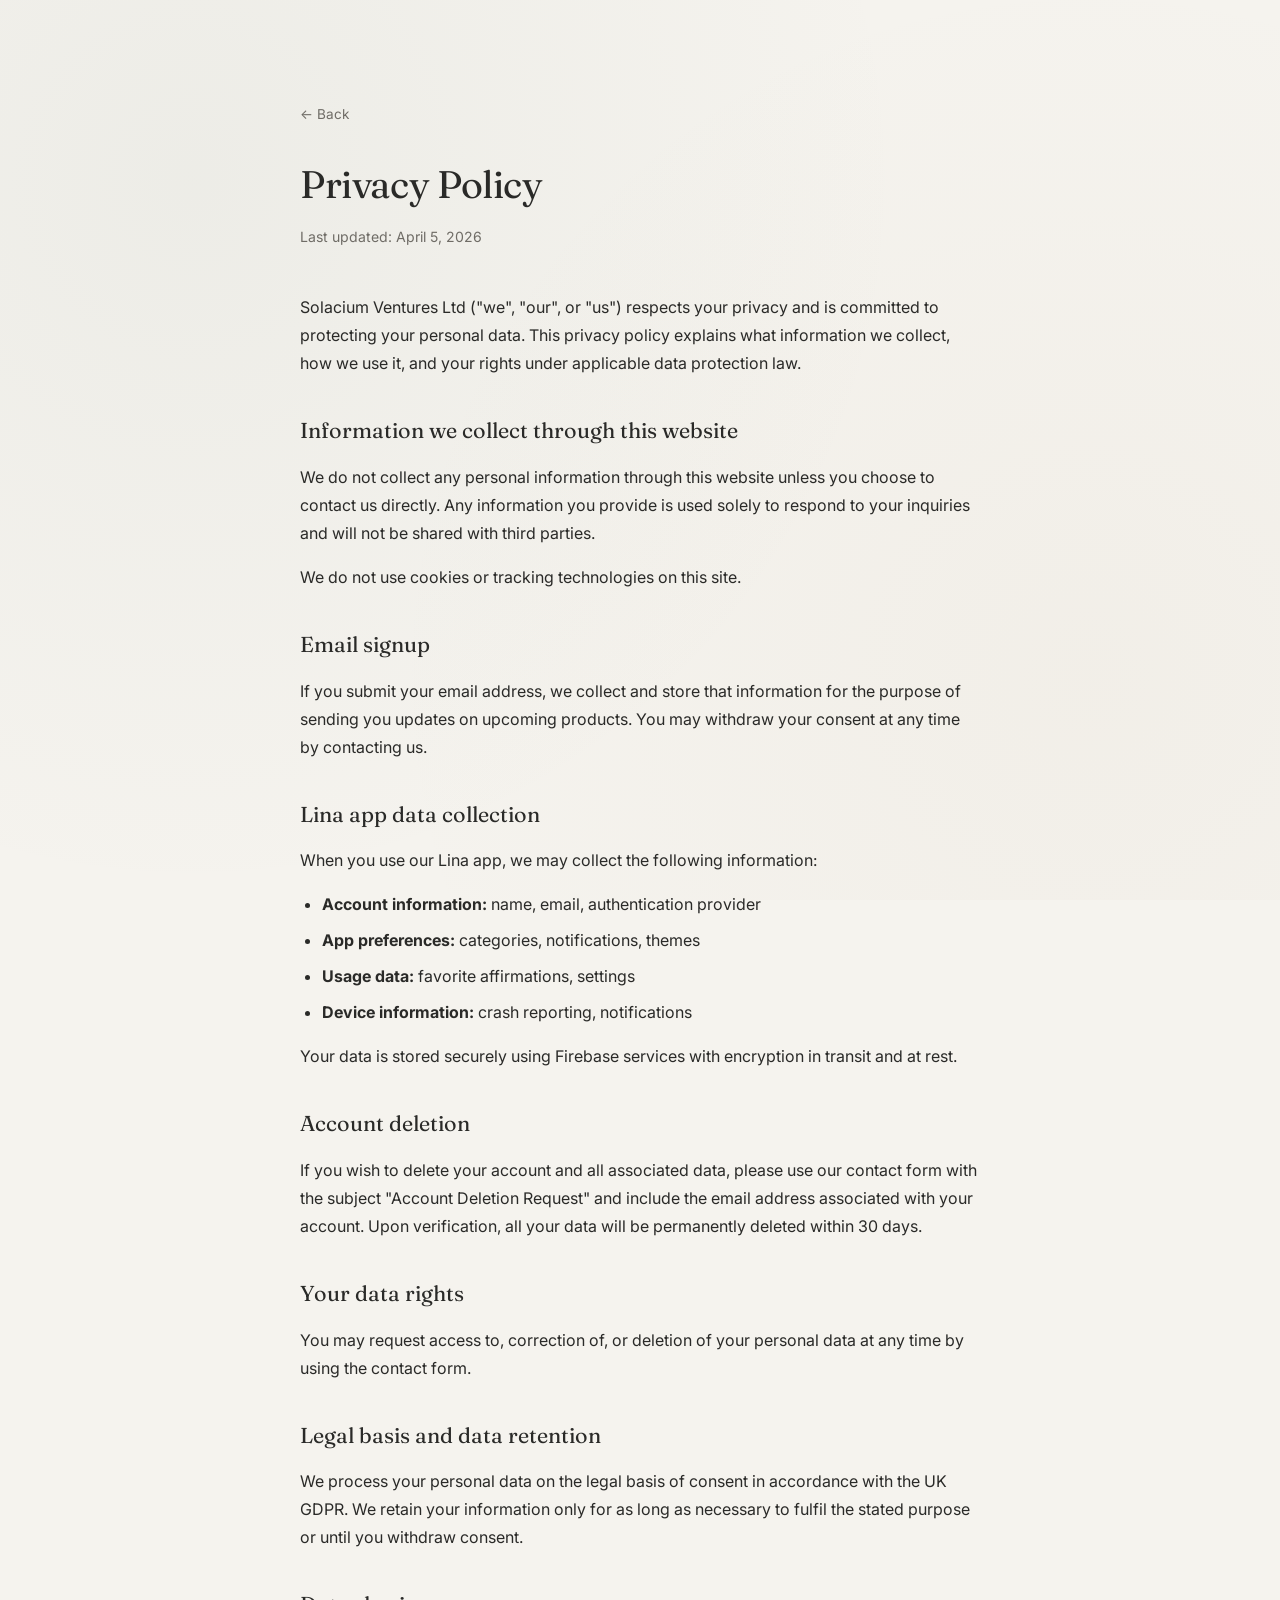
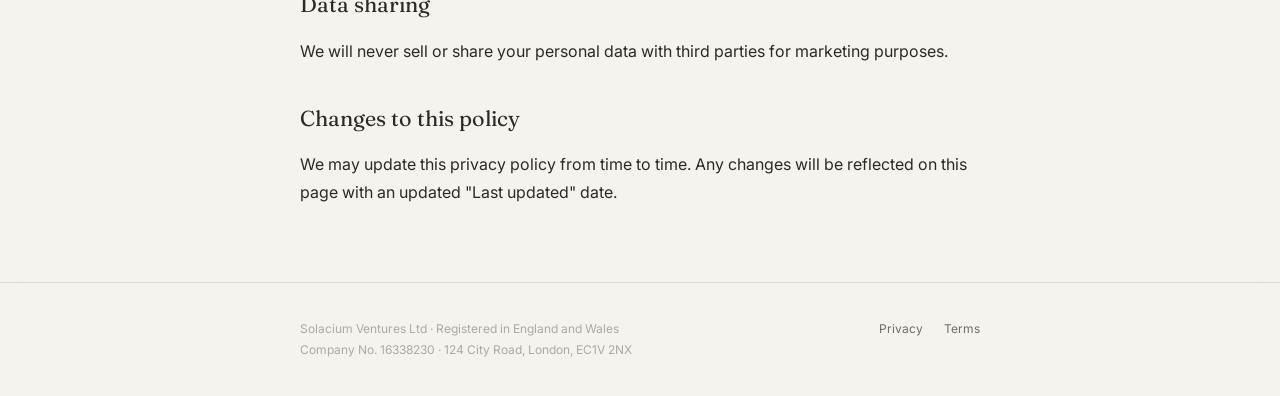
==== commit bf746bb4: "Add Terms of Use page for App Store compliance - Create terms.html with standard EULA covering subsc" ====
--- a/privacy.html
+++ b/privacy.html
@@ -68,6 +68,7 @@
       </div>
       <div class="footer-links">
         <a href="/privacy.html">Privacy</a>
+        <a href="/terms.html">Terms</a>
       </div>
     </div>
   </footer>
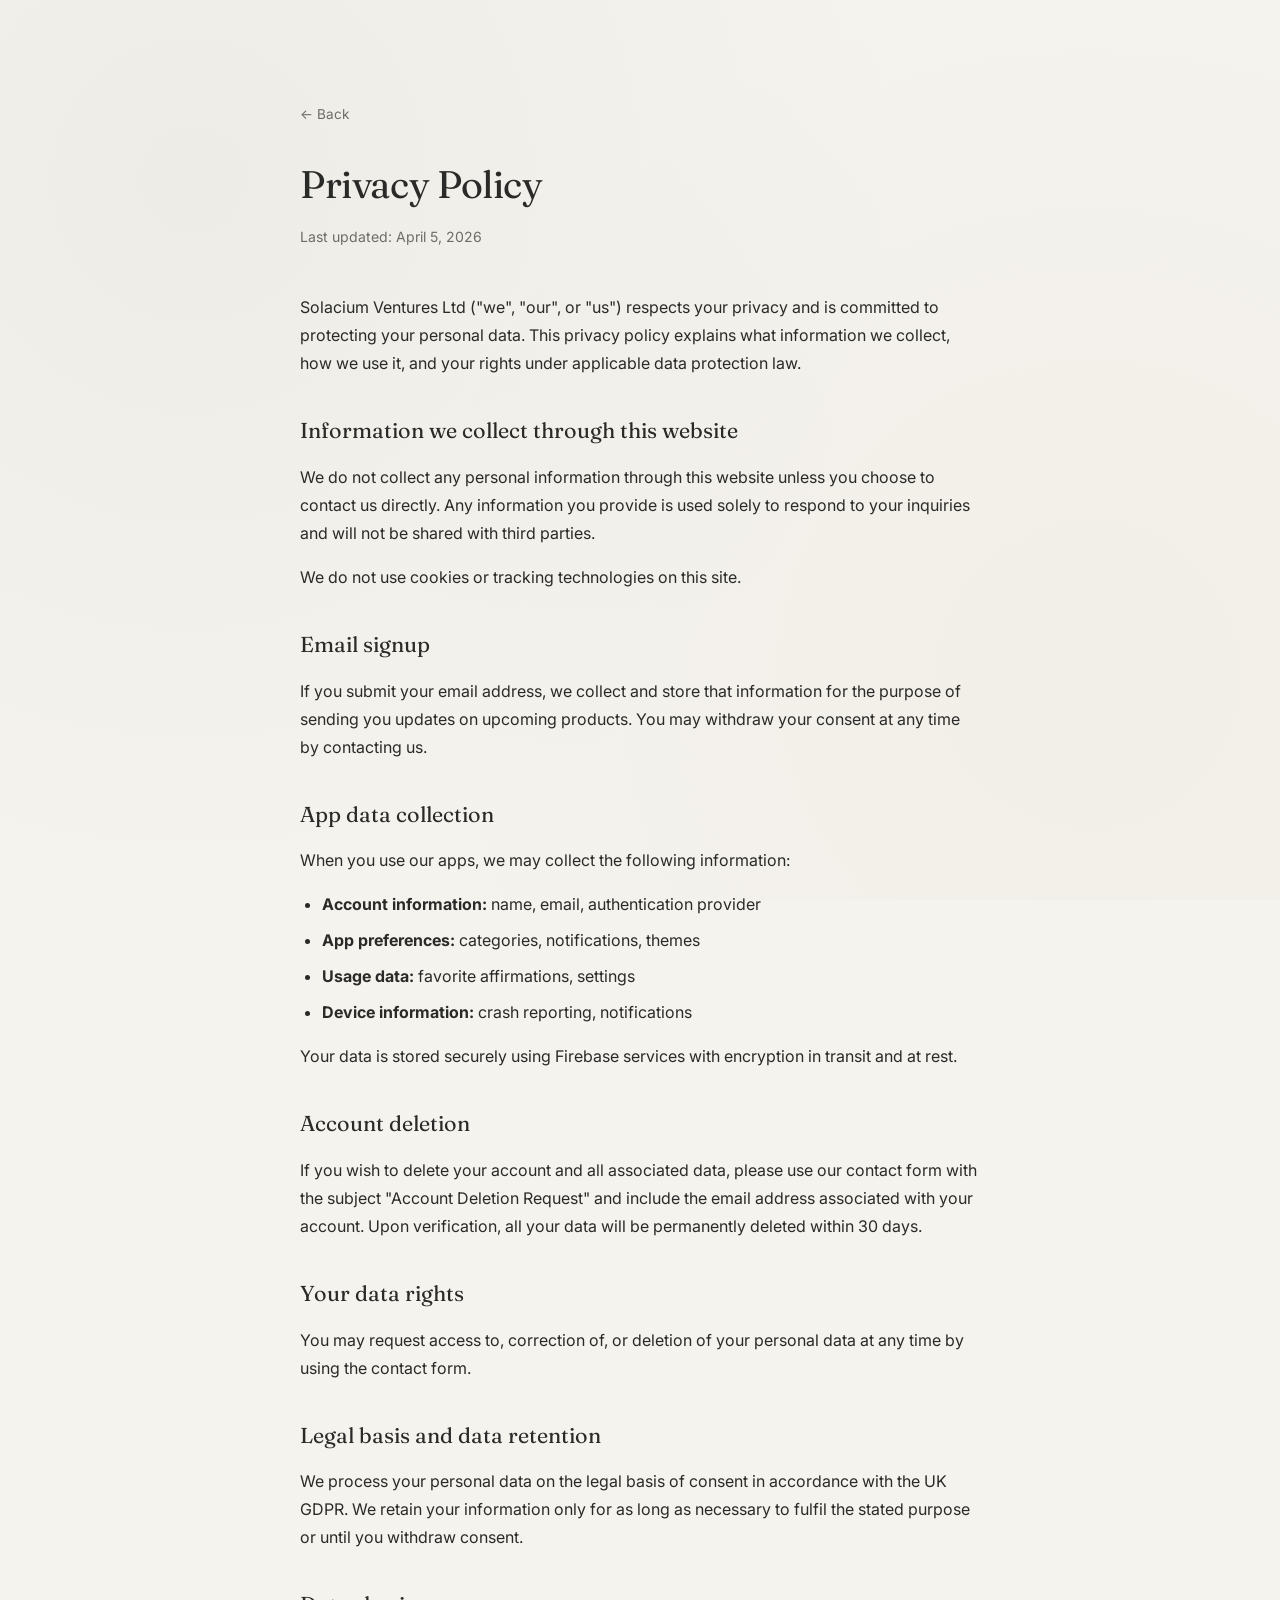
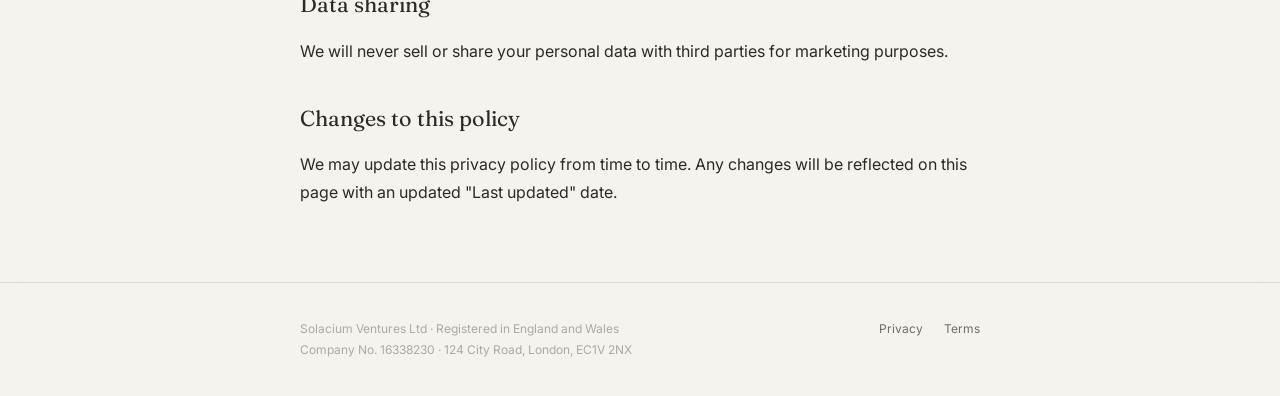
==== commit bd3f7eb9: "Generalise terms and privacy to cover all apps, not just Lina Co-Authored-By: Claude Opus 4.6 (1M co" ====
--- a/privacy.html
+++ b/privacy.html
@@ -33,8 +33,8 @@
       <h2>Email signup</h2>
       <p>If you submit your email address, we collect and store that information for the purpose of sending you updates on upcoming products. You may withdraw your consent at any time by contacting us.</p>
 
-      <h2>Lina app data collection</h2>
-      <p>When you use our Lina app, we may collect the following information:</p>
+      <h2>App data collection</h2>
+      <p>When you use our apps, we may collect the following information:</p>
       <ul>
         <li><strong>Account information:</strong> name, email, authentication provider</li>
         <li><strong>App preferences:</strong> categories, notifications, themes</li>
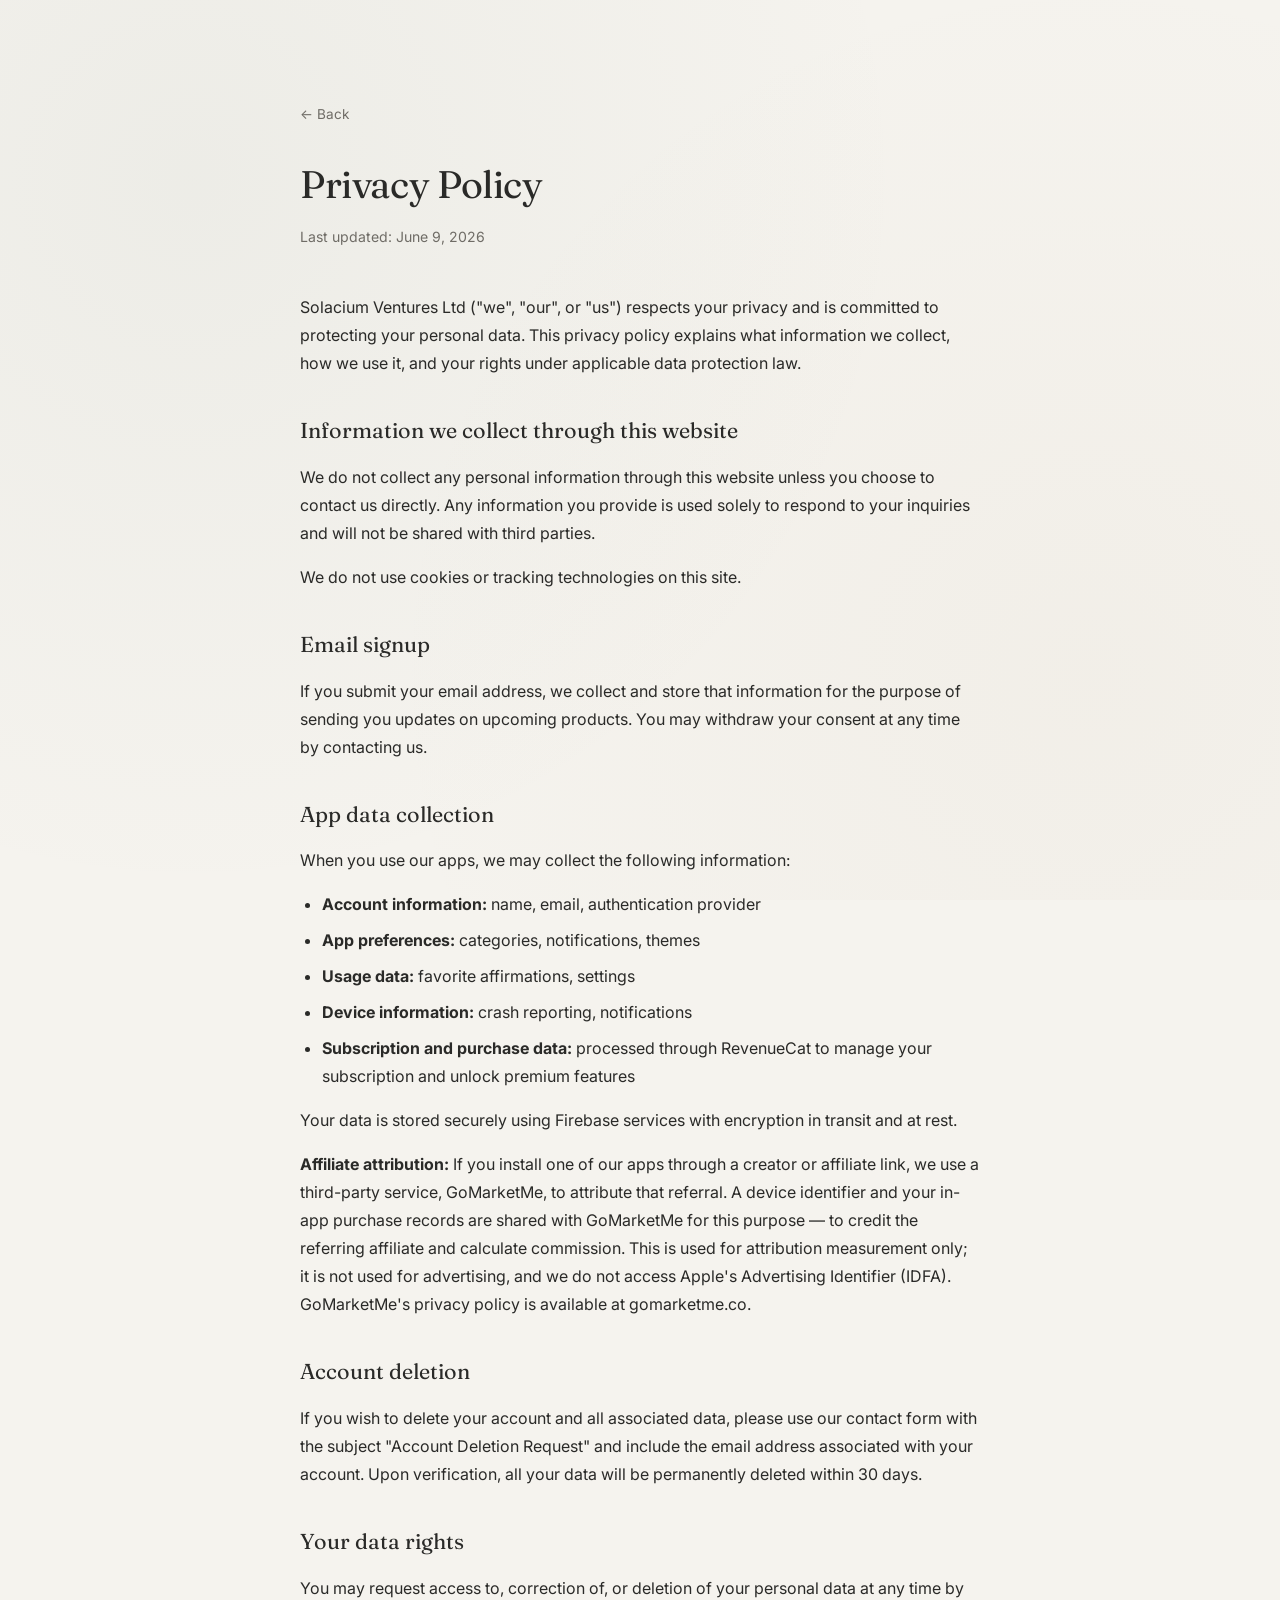
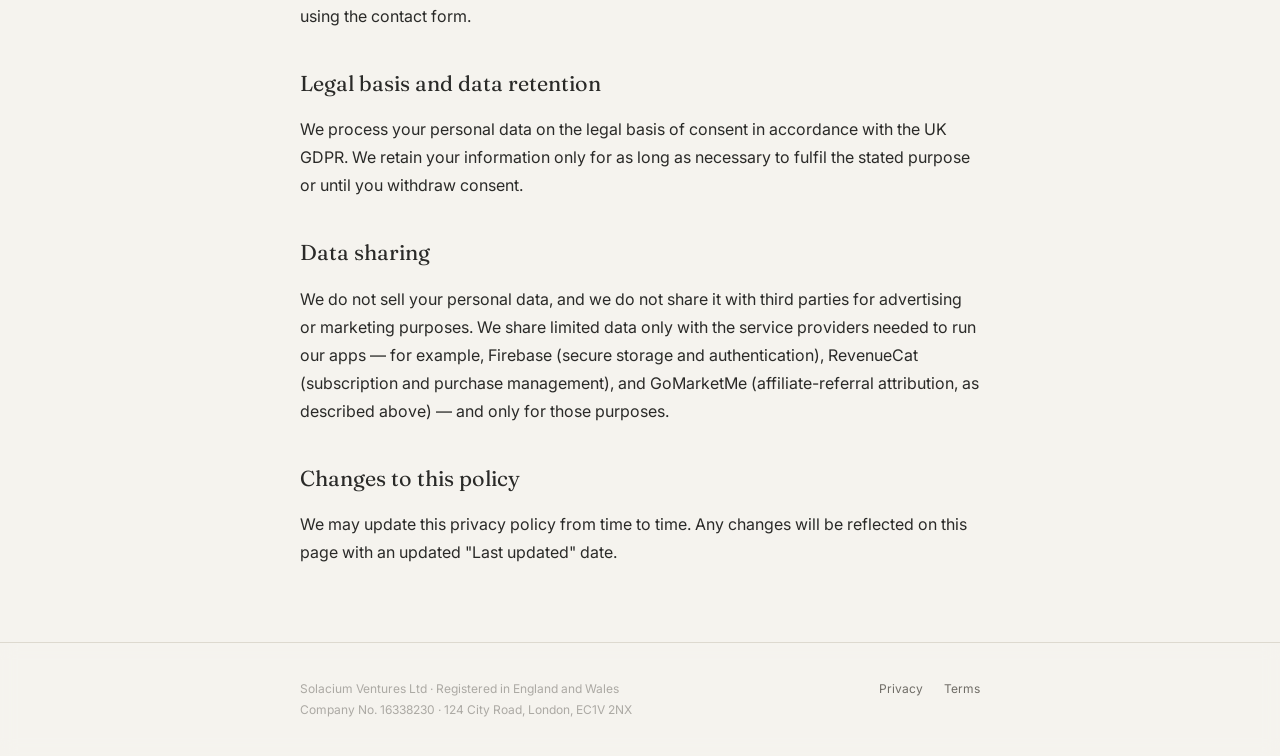
==== commit fa1e4392: "Privacy policy: disclose RevenueCat + GoMarketMe data sharing - Add subscription/purchase data (proc" ====
--- a/privacy.html
+++ b/privacy.html
@@ -22,7 +22,7 @@
     <div class="container">
       <a href="/" class="back-link">&larr; Back</a>
       <h1>Privacy Policy</h1>
-      <p class="subtitle">Last updated: April 5, 2026</p>
+      <p class="subtitle">Last updated: June 9, 2026</p>
 
       <p>Solacium Ventures Ltd ("we", "our", or "us") respects your privacy and is committed to protecting your personal data. This privacy policy explains what information we collect, how we use it, and your rights under applicable data protection law.</p>
 
@@ -40,8 +40,10 @@
         <li><strong>App preferences:</strong> categories, notifications, themes</li>
         <li><strong>Usage data:</strong> favorite affirmations, settings</li>
         <li><strong>Device information:</strong> crash reporting, notifications</li>
+        <li><strong>Subscription and purchase data:</strong> processed through RevenueCat to manage your subscription and unlock premium features</li>
       </ul>
       <p>Your data is stored securely using Firebase services with encryption in transit and at rest.</p>
+      <p><strong>Affiliate attribution:</strong> If you install one of our apps through a creator or affiliate link, we use a third-party service, GoMarketMe, to attribute that referral. A device identifier and your in-app purchase records are shared with GoMarketMe for this purpose — to credit the referring affiliate and calculate commission. This is used for attribution measurement only; it is not used for advertising, and we do not access Apple's Advertising Identifier (IDFA). GoMarketMe's privacy policy is available at <a href="https://gomarketme.co">gomarketme.co</a>.</p>
 
       <h2>Account deletion</h2>
       <p>If you wish to delete your account and all associated data, please use our contact form with the subject "Account Deletion Request" and include the email address associated with your account. Upon verification, all your data will be permanently deleted within 30 days.</p>
@@ -53,7 +55,7 @@
       <p>We process your personal data on the legal basis of consent in accordance with the UK GDPR. We retain your information only for as long as necessary to fulfil the stated purpose or until you withdraw consent.</p>
 
       <h2>Data sharing</h2>
-      <p>We will never sell or share your personal data with third parties for marketing purposes.</p>
+      <p>We do not sell your personal data, and we do not share it with third parties for advertising or marketing purposes. We share limited data only with the service providers needed to run our apps — for example, Firebase (secure storage and authentication), RevenueCat (subscription and purchase management), and GoMarketMe (affiliate-referral attribution, as described above) — and only for those purposes.</p>
 
       <h2>Changes to this policy</h2>
       <p>We may update this privacy policy from time to time. Any changes will be reflected on this page with an updated "Last updated" date.</p>
